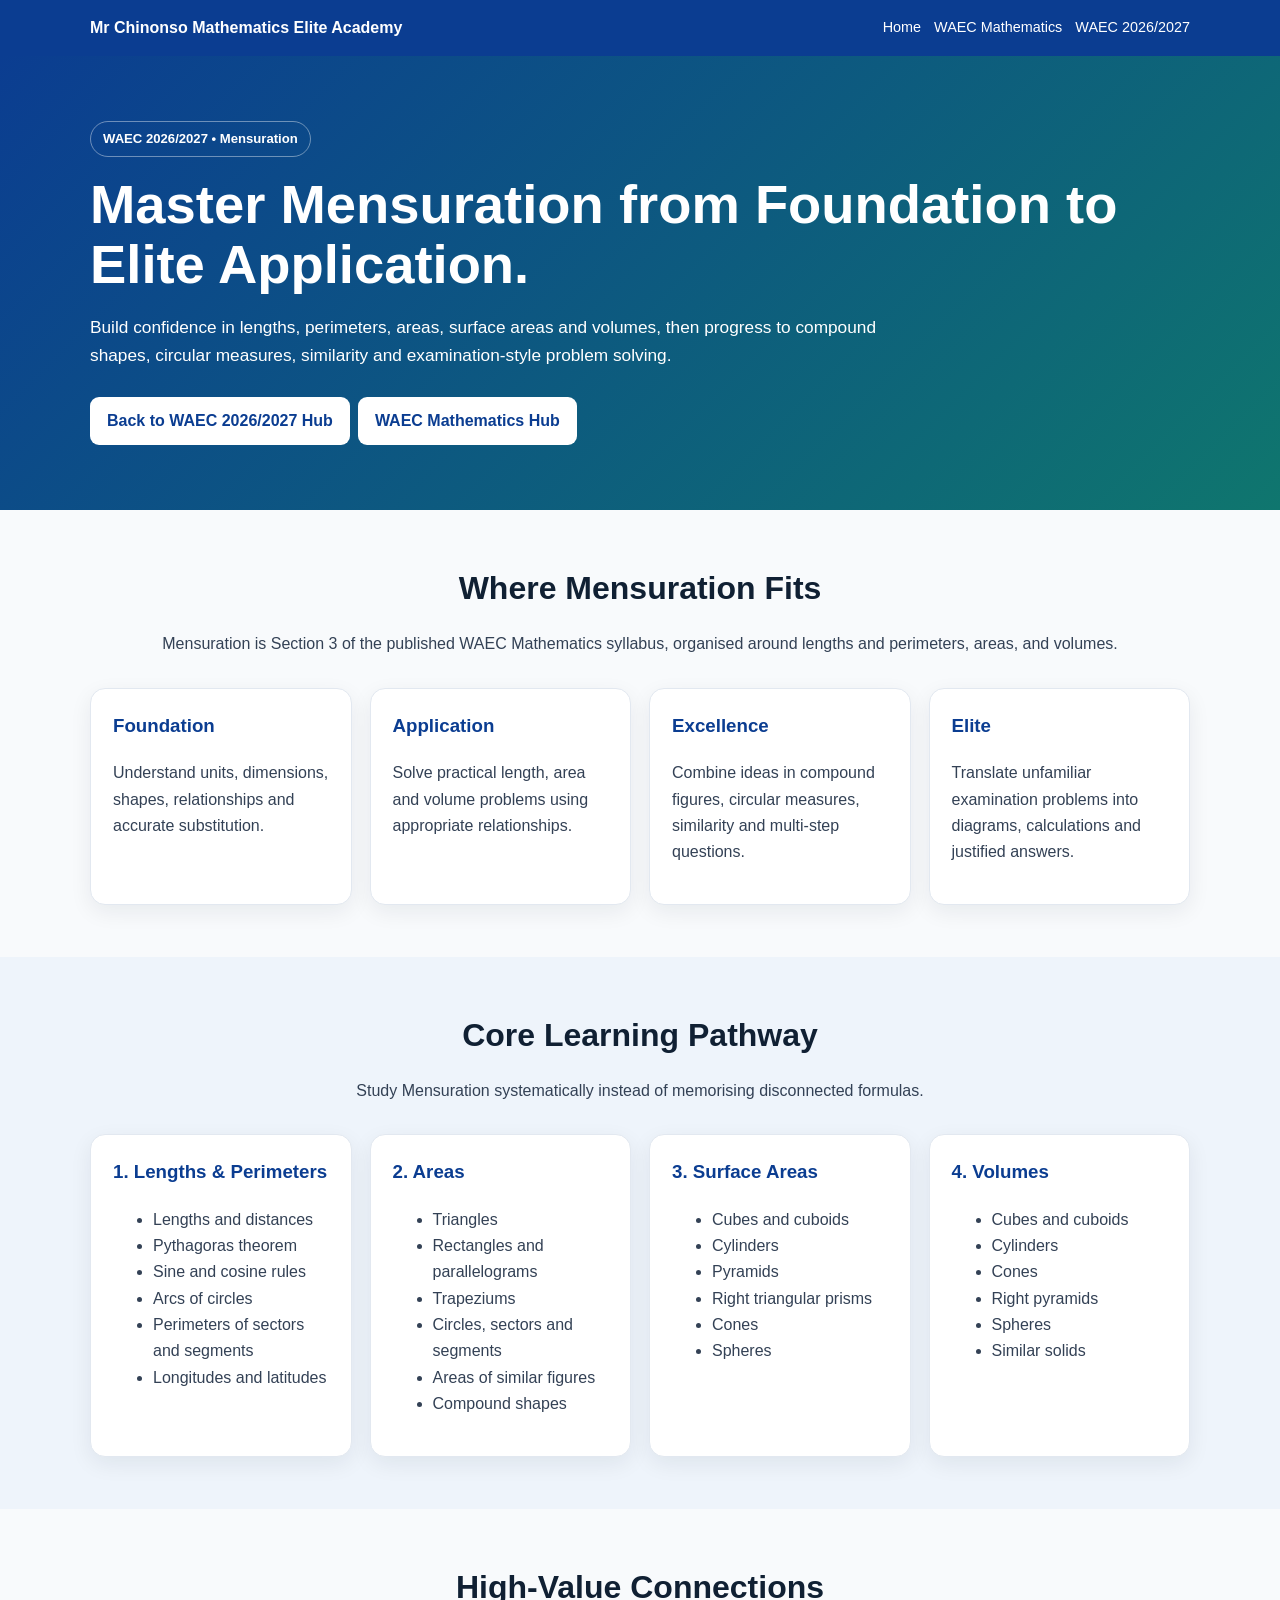
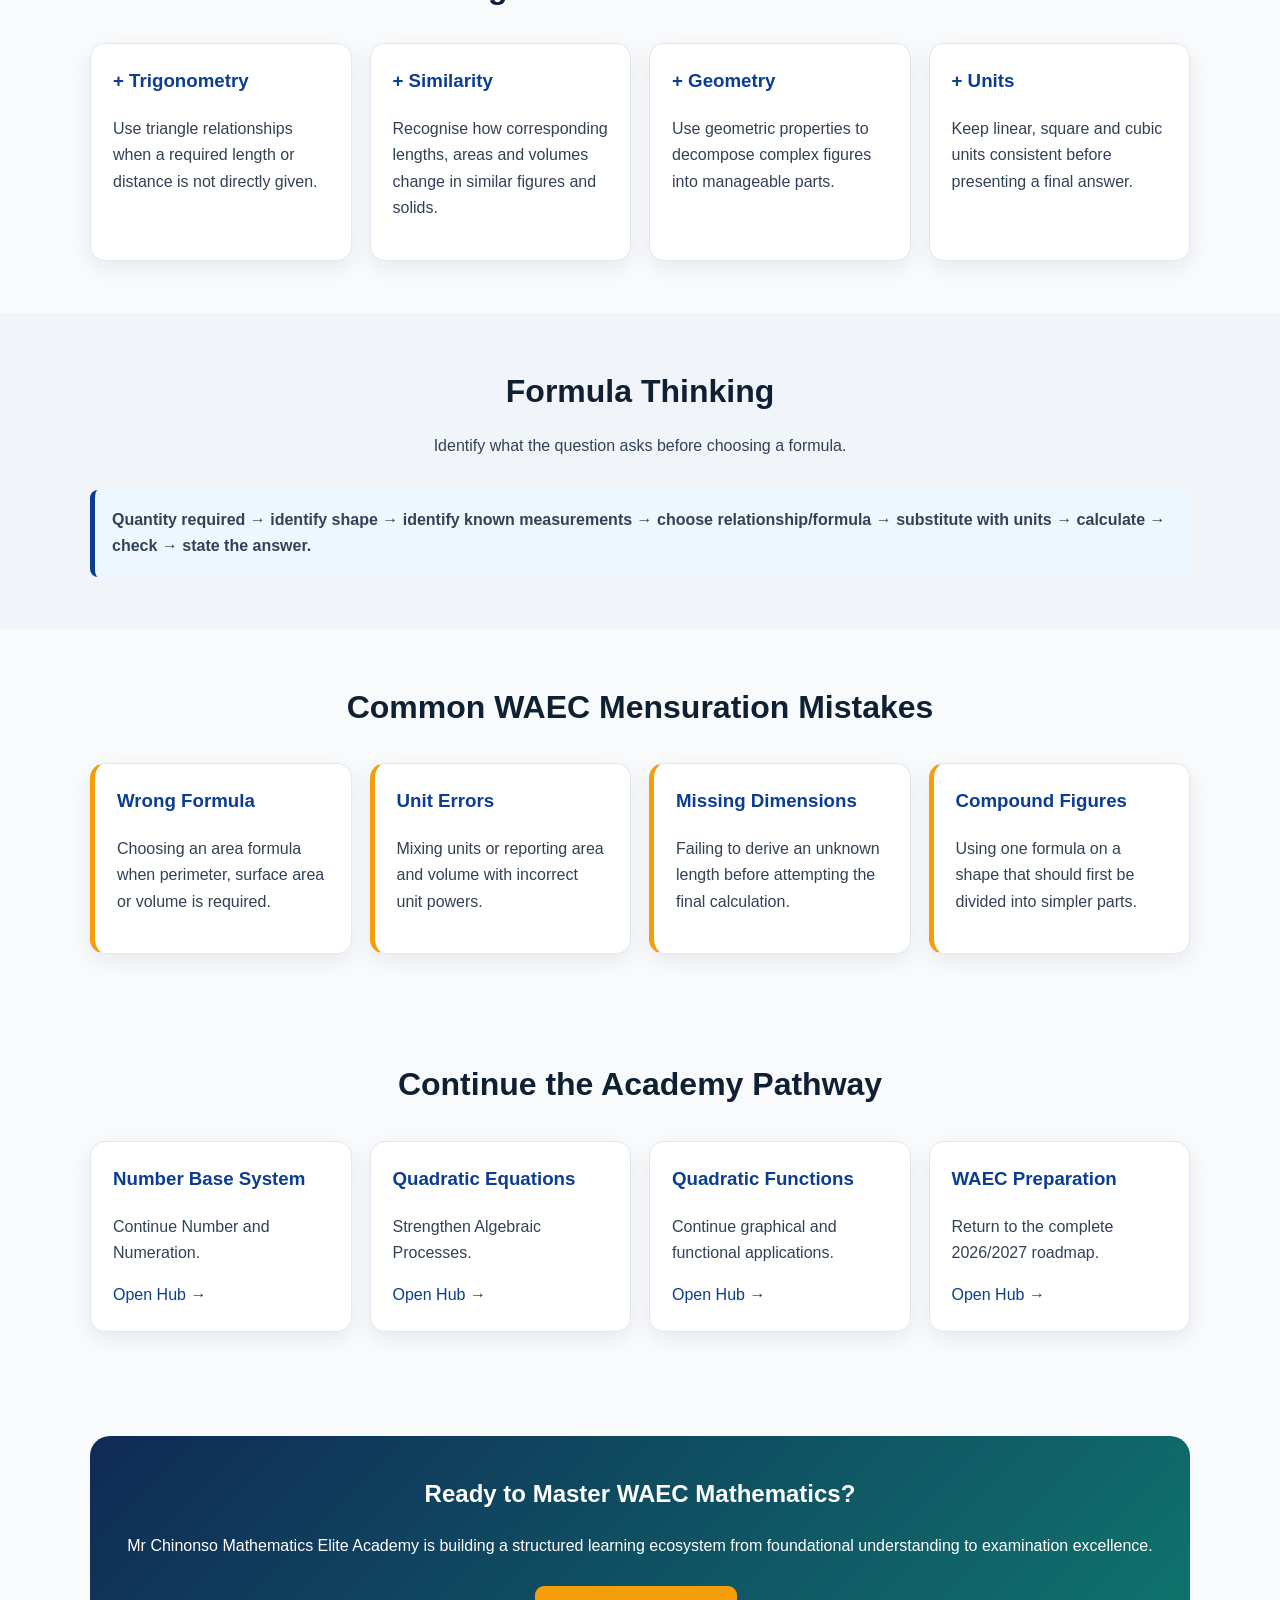
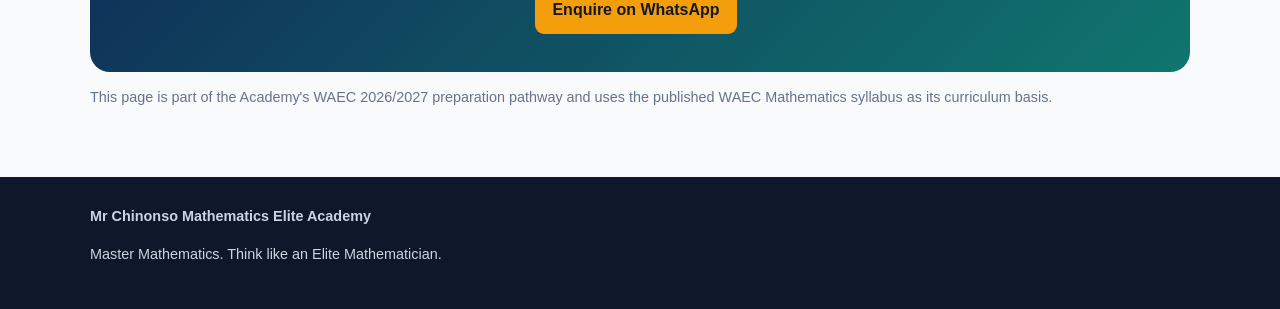
==== mensuration.html @ c7c1e3d6 "Add files via upload Add WAEC Mensuration Hub" ====
<!doctype html>
<html lang="en">
<head>
<meta charset="utf-8">
<meta name="viewport" content="width=device-width,initial-scale=1">
<title>WAEC Mensuration Mastery | Mr Chinonso Mathematics Elite Academy</title>
<meta name="description" content="Master WAEC Mensuration: lengths, perimeters, areas, surface areas, volumes, similar figures, solids and examination problem solving.">
<meta name="robots" content="index,follow">
<link rel="canonical" href="https://mrchinonsomathsacademy.com/mensuration.html">
<meta property="og:title" content="WAEC Mensuration Mastery | Mr Chinonso Mathematics Elite Academy">
<meta property="og:description" content="A structured WAEC Mensuration learning hub from foundation to examination application.">
<style>
*{box-sizing:border-box}body{margin:0;font-family:Arial,sans-serif;line-height:1.65;color:#334155;background:#f8fafc}a{color:#0b3d91;text-decoration:none}.wrap{width:min(1100px,92%);margin:auto}header{background:#0b3d91;color:white;padding:15px 0}nav{display:flex;justify-content:space-between;align-items:center;gap:15px;flex-wrap:wrap}.brand{font-weight:800;color:white}.links{display:flex;gap:13px;flex-wrap:wrap}.links a{color:white;font-size:.9rem}.hero{background:linear-gradient(135deg,#0b3d91,#0f766e);color:white;padding:65px 0}.tag{display:inline-block;border:1px solid #ffffff66;border-radius:999px;padding:6px 12px;font-size:.82rem;font-weight:700}h1{font-size:clamp(2rem,5vw,3.4rem);line-height:1.1;margin:18px 0}.hero p{max-width:800px;font-size:1.08rem}.btn{display:inline-block;background:white;color:#0b3d91;padding:11px 17px;border-radius:9px;font-weight:700;margin:10px 8px 0 0}section{padding:52px 0}.title{text-align:center;margin-bottom:30px}.title h2{color:#102033;font-size:2rem;margin:0 0 8px}.grid{display:grid;grid-template-columns:repeat(auto-fit,minmax(220px,1fr));gap:18px}.card{background:white;border:1px solid #e2e8f0;border-radius:15px;padding:22px;box-shadow:0 7px 22px #0f172a12}.card h3{margin-top:0;color:#0b3d91}.num{font-weight:800;color:#0b3d91}.formula{background:#eef6ff;border-left:5px solid #0b3d91;padding:17px;border-radius:8px;font-weight:700}.mistake{border-left:5px solid #f59e0b}.cta{background:linear-gradient(135deg,#102a56,#0f766e);color:white;text-align:center;border-radius:20px;padding:38px 24px}.cta h2{margin-top:0}.cta a{background:#f59e0b;color:#111827}.small{font-size:.9rem;color:#64748b}footer{background:#0f172a;color:#cbd5e1;padding:28px 0;font-size:.9rem}footer a{color:#bfdbfe}
</style>
<script type="application/ld+json">{"@context":"https://schema.org","@type":"WebPage","name":"WAEC Mensuration Mastery","url":"https://mrchinonsomathsacademy.com/mensuration.html","isPartOf":{"@type":"WebSite","name":"Mr Chinonso Mathematics Elite Academy","url":"https://mrchinonsomathsacademy.com/"}}</script>
</head>
<body>
<header><div class="wrap"><nav><a class="brand" href="index.html">Mr Chinonso Mathematics Elite Academy</a><div class="links"><a href="index.html">Home</a><a href="waec-mathematics.html">WAEC Mathematics</a><a href="waec-2026-2027-mathematics.html">WAEC 2026/2027</a></div></nav></div></header>
<main>
<section class="hero"><div class="wrap"><span class="tag">WAEC 2026/2027 • Mensuration</span><h1>Master Mensuration from Foundation to Elite Application.</h1><p>Build confidence in lengths, perimeters, areas, surface areas and volumes, then progress to compound shapes, circular measures, similarity and examination-style problem solving.</p><a class="btn" href="waec-2026-2027-mathematics.html">Back to WAEC 2026/2027 Hub</a><a class="btn" href="waec-mathematics.html">WAEC Mathematics Hub</a></div></section>
<section><div class="wrap"><div class="title"><h2>Where Mensuration Fits</h2><p>Mensuration is Section 3 of the published WAEC Mathematics syllabus, organised around lengths and perimeters, areas, and volumes.</p></div><div class="grid"><div class="card"><h3>Foundation</h3><p>Understand units, dimensions, shapes, relationships and accurate substitution.</p></div><div class="card"><h3>Application</h3><p>Solve practical length, area and volume problems using appropriate relationships.</p></div><div class="card"><h3>Excellence</h3><p>Combine ideas in compound figures, circular measures, similarity and multi-step questions.</p></div><div class="card"><h3>Elite</h3><p>Translate unfamiliar examination problems into diagrams, calculations and justified answers.</p></div></div></div></section>
<section style="background:#eef4fb"><div class="wrap"><div class="title"><h2>Core Learning Pathway</h2><p>Study Mensuration systematically instead of memorising disconnected formulas.</p></div><div class="grid">
<div class="card"><h3>1. Lengths &amp; Perimeters</h3><ul><li>Lengths and distances</li><li>Pythagoras theorem</li><li>Sine and cosine rules</li><li>Arcs of circles</li><li>Perimeters of sectors and segments</li><li>Longitudes and latitudes</li></ul></div>
<div class="card"><h3>2. Areas</h3><ul><li>Triangles</li><li>Rectangles and parallelograms</li><li>Trapeziums</li><li>Circles, sectors and segments</li><li>Areas of similar figures</li><li>Compound shapes</li></ul></div>
<div class="card"><h3>3. Surface Areas</h3><ul><li>Cubes and cuboids</li><li>Cylinders</li><li>Pyramids</li><li>Right triangular prisms</li><li>Cones</li><li>Spheres</li></ul></div>
<div class="card"><h3>4. Volumes</h3><ul><li>Cubes and cuboids</li><li>Cylinders</li><li>Cones</li><li>Right pyramids</li><li>Spheres</li><li>Similar solids</li></ul></div>
</div></div></section>
<section><div class="wrap"><div class="title"><h2>High-Value Connections</h2></div><div class="grid"><div class="card"><h3>+ Trigonometry</h3><p>Use triangle relationships when a required length or distance is not directly given.</p></div><div class="card"><h3>+ Similarity</h3><p>Recognise how corresponding lengths, areas and volumes change in similar figures and solids.</p></div><div class="card"><h3>+ Geometry</h3><p>Use geometric properties to decompose complex figures into manageable parts.</p></div><div class="card"><h3>+ Units</h3><p>Keep linear, square and cubic units consistent before presenting a final answer.</p></div></div></div></section>
<section style="background:#f1f5f9"><div class="wrap"><div class="title"><h2>Formula Thinking</h2><p>Identify what the question asks before choosing a formula.</p></div><div class="formula">Quantity required → identify shape → identify known measurements → choose relationship/formula → substitute with units → calculate → check → state the answer.</div></div></section>
<section><div class="wrap"><div class="title"><h2>Common WAEC Mensuration Mistakes</h2></div><div class="grid"><div class="card mistake"><h3>Wrong Formula</h3><p>Choosing an area formula when perimeter, surface area or volume is required.</p></div><div class="card mistake"><h3>Unit Errors</h3><p>Mixing units or reporting area and volume with incorrect unit powers.</p></div><div class="card mistake"><h3>Missing Dimensions</h3><p>Failing to derive an unknown length before attempting the final calculation.</p></div><div class="card mistake"><h3>Compound Figures</h3><p>Using one formula on a shape that should first be divided into simpler parts.</p></div></div></div></section>
<section><div class="wrap"><div class="title"><h2>Continue the Academy Pathway</h2></div><div class="grid"><div class="card"><h3>Number Base System</h3><p>Continue Number and Numeration.</p><a href="number-base-system.html">Open Hub →</a></div><div class="card"><h3>Quadratic Equations</h3><p>Strengthen Algebraic Processes.</p><a href="quadratic-equations.html">Open Hub →</a></div><div class="card"><h3>Quadratic Functions</h3><p>Continue graphical and functional applications.</p><a href="quadratic-functions.html">Open Hub →</a></div><div class="card"><h3>WAEC Preparation</h3><p>Return to the complete 2026/2027 roadmap.</p><a href="waec-2026-2027-mathematics.html">Open Hub →</a></div></div></div></section>
<section><div class="wrap"><div class="cta"><h2>Ready to Master WAEC Mathematics?</h2><p>Mr Chinonso Mathematics Elite Academy is building a structured learning ecosystem from foundational understanding to examination excellence.</p><a class="btn" href="https://wa.me/2348063357348">Enquire on WhatsApp</a></div><p class="small">This page is part of the Academy's WAEC 2026/2027 preparation pathway and uses the published WAEC Mathematics syllabus as its curriculum basis.</p></div></section>
</main>
<footer><div class="wrap"><strong>Mr Chinonso Mathematics Elite Academy</strong><p>Master Mathematics. Think like an Elite Mathematician.</p></div></footer>
</body>
</html>
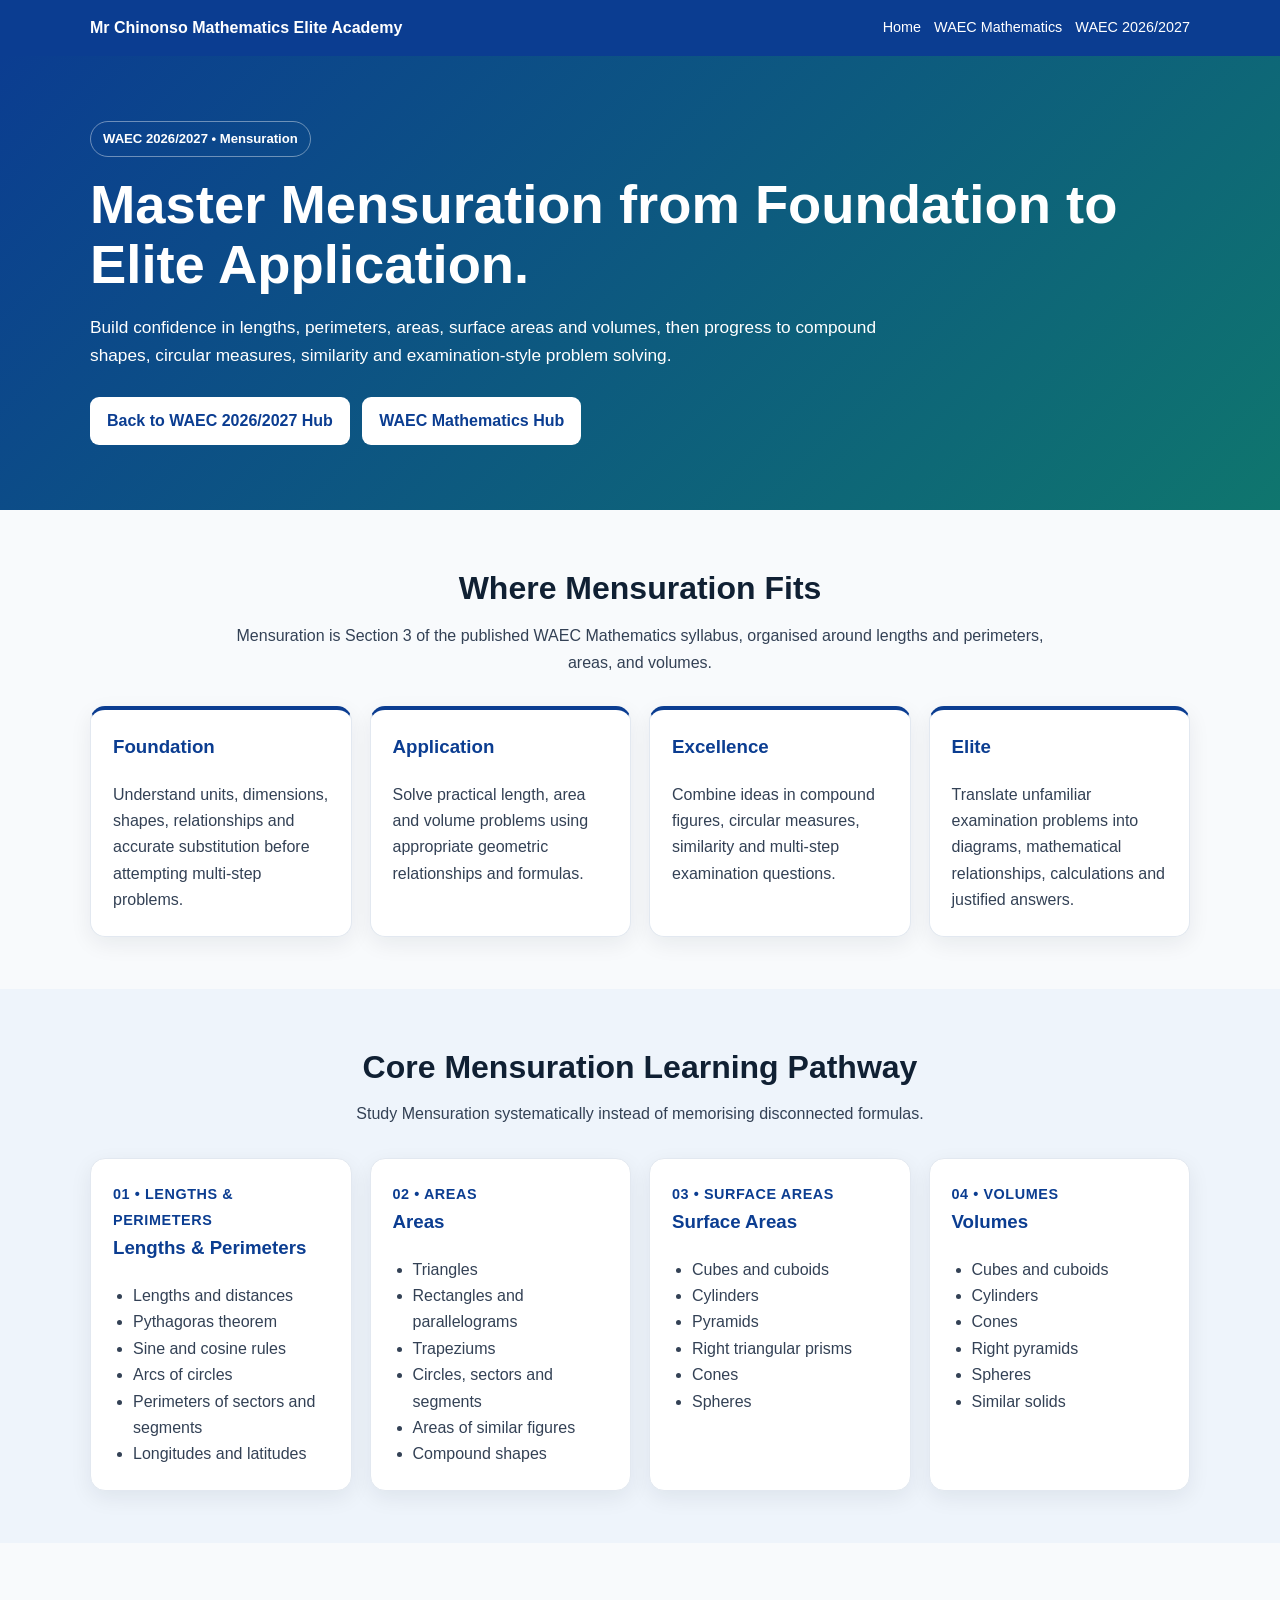
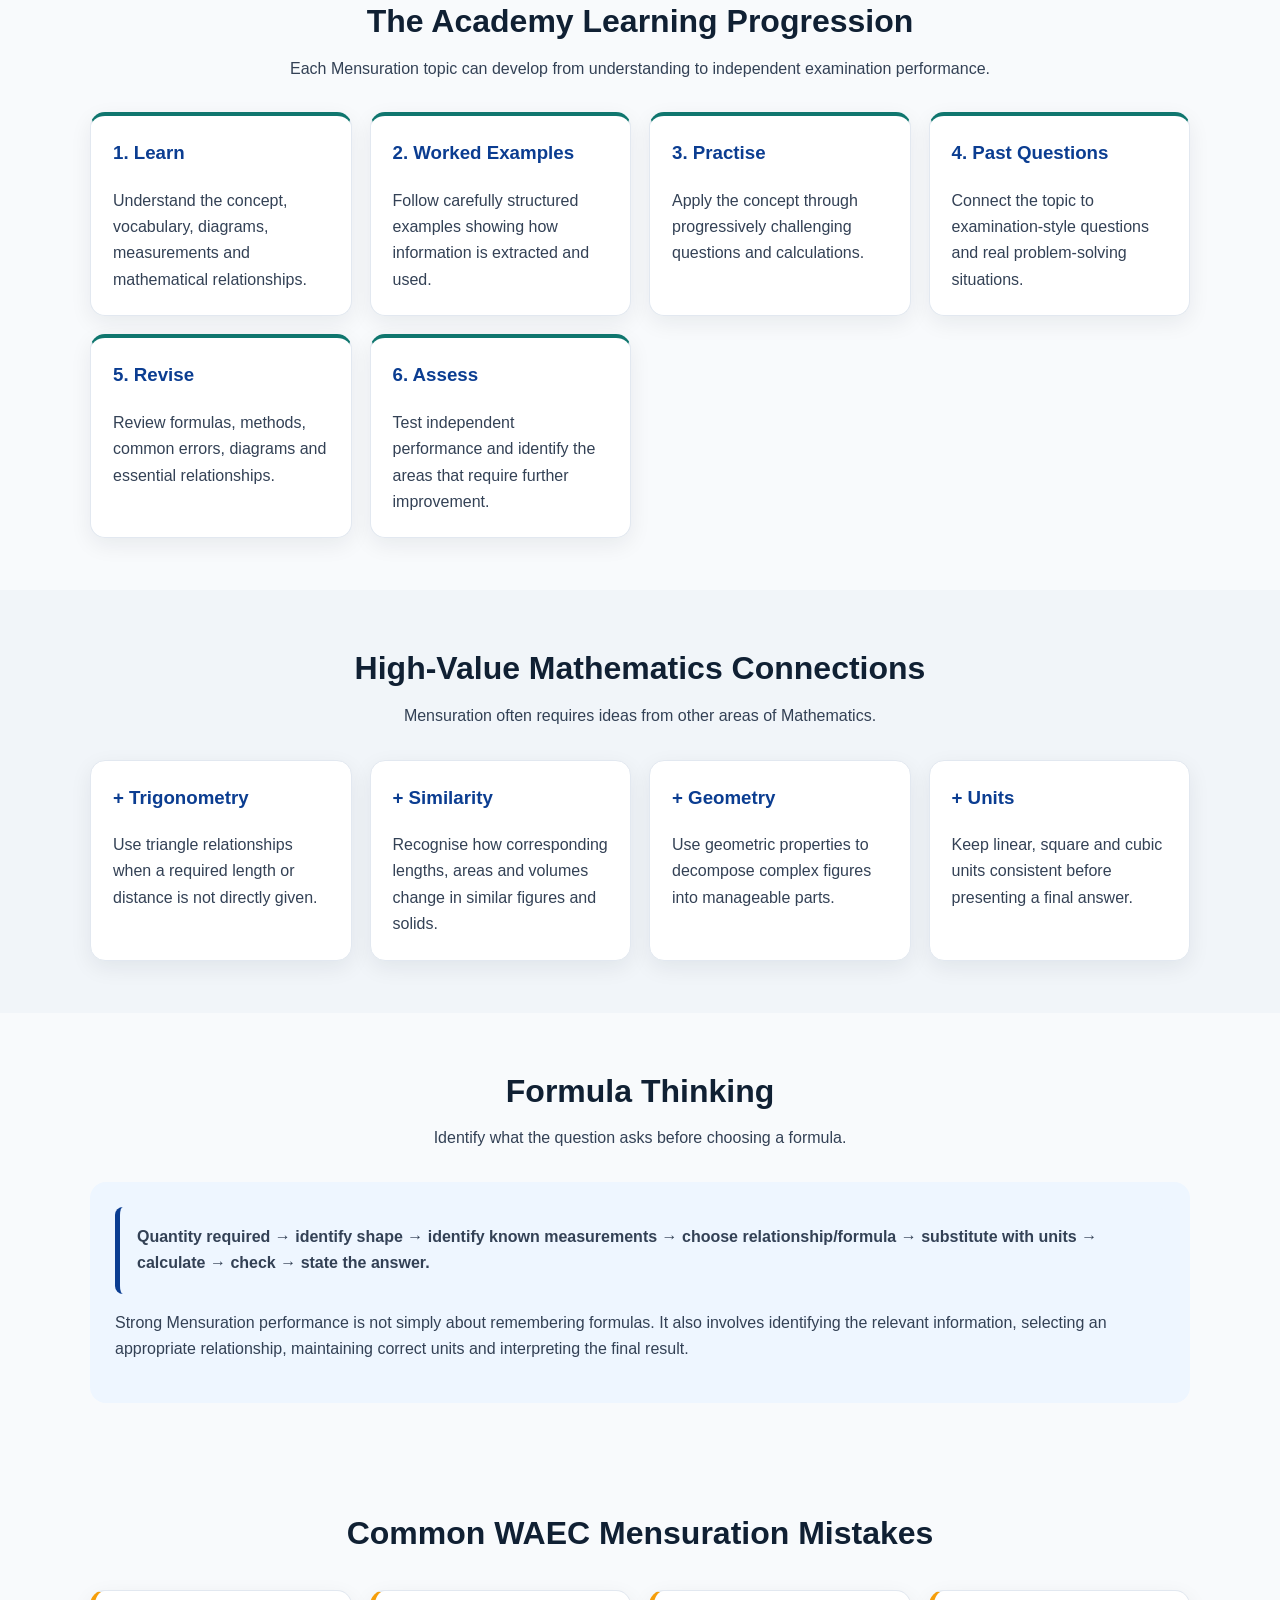
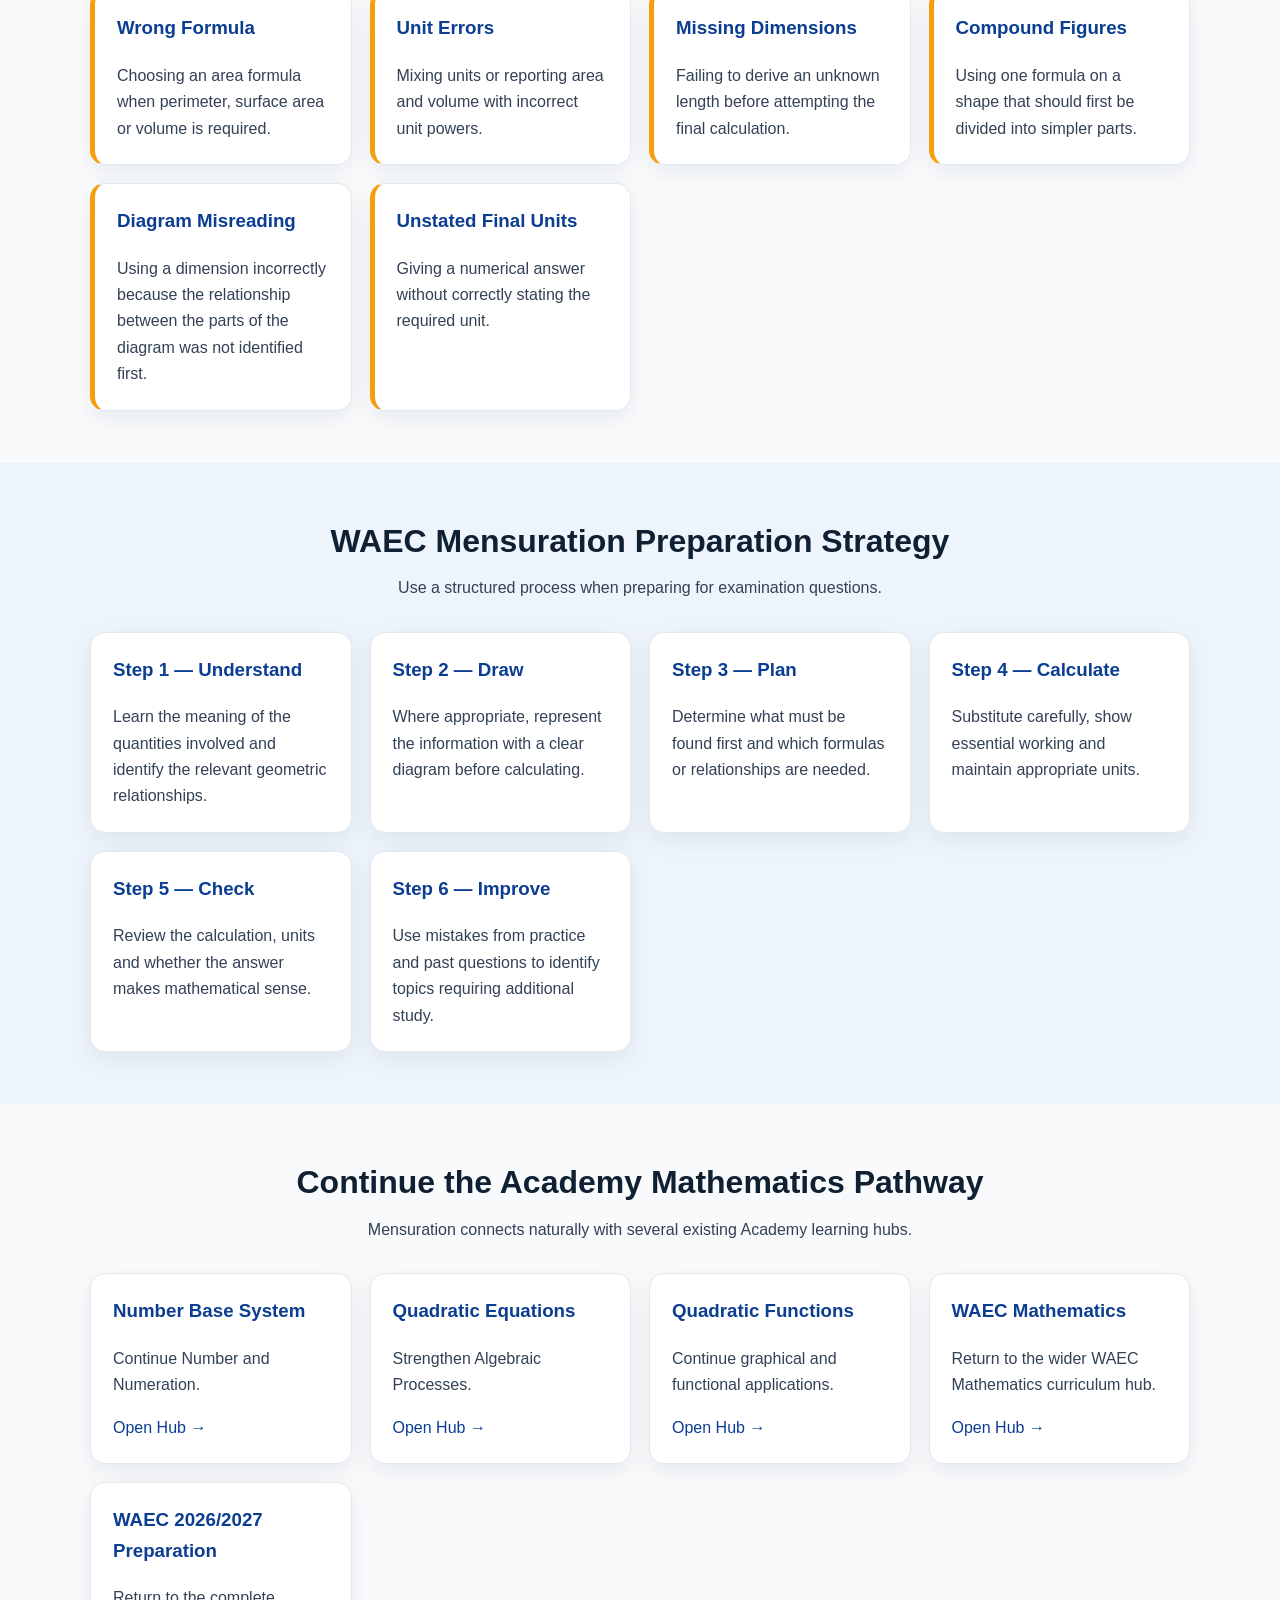
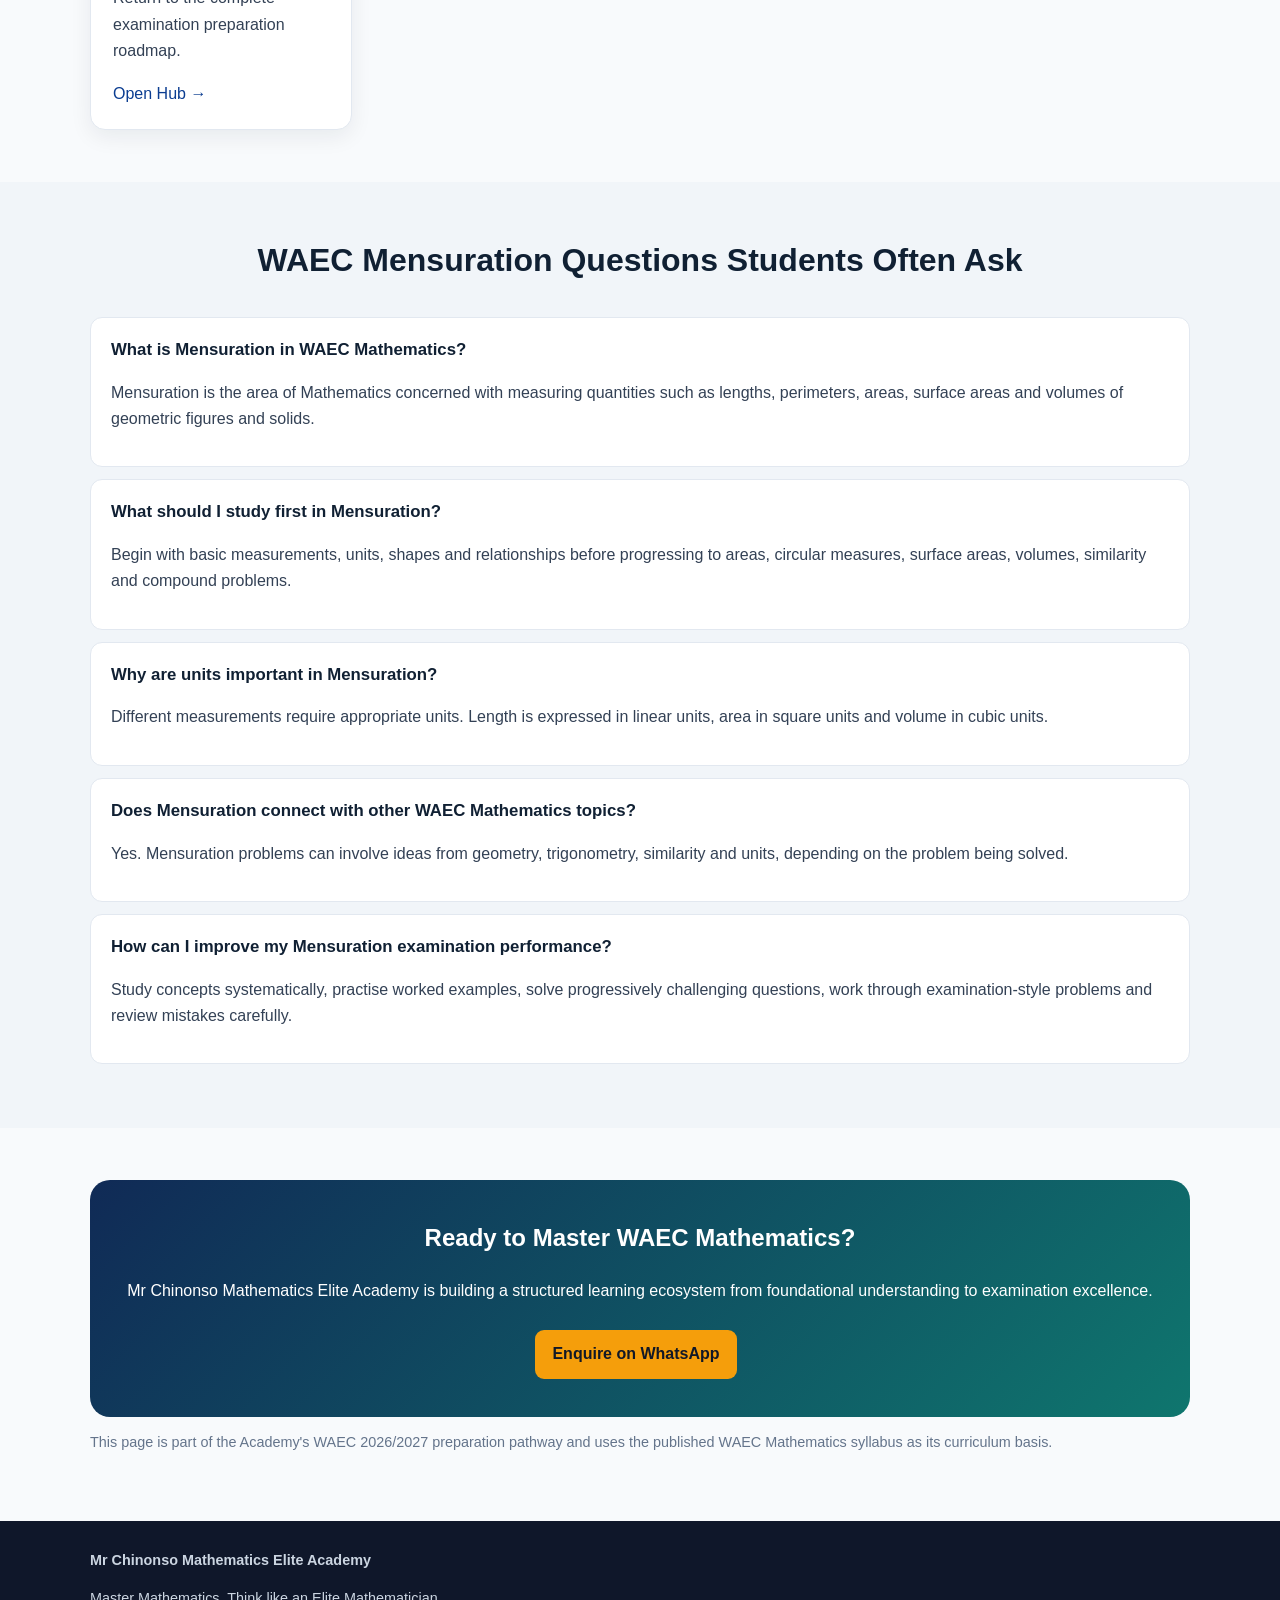
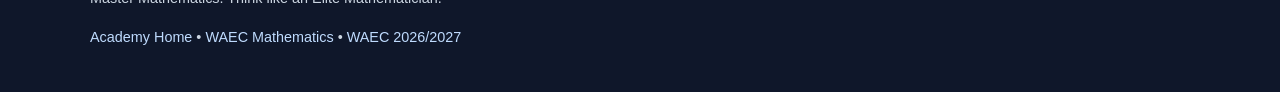
==== commit 10d7b17b: "Upgrade Mensuration learning hub" ====
--- a/mensuration.html
+++ b/mensuration.html
@@ -3,34 +3,1263 @@
 <head>
 <meta charset="utf-8">
 <meta name="viewport" content="width=device-width,initial-scale=1">
+
 <title>WAEC Mensuration Mastery | Mr Chinonso Mathematics Elite Academy</title>
-<meta name="description" content="Master WAEC Mensuration: lengths, perimeters, areas, surface areas, volumes, similar figures, solids and examination problem solving.">
+
+<meta name="description" content="Master WAEC Mensuration from foundation to examination application: lengths, perimeters, areas, surface areas, volumes, circles, similarity, solids, units and problem solving.">
+
 <meta name="robots" content="index,follow">
+
 <link rel="canonical" href="https://mrchinonsomathsacademy.com/mensuration.html">
+
 <meta property="og:title" content="WAEC Mensuration Mastery | Mr Chinonso Mathematics Elite Academy">
-<meta property="og:description" content="A structured WAEC Mensuration learning hub from foundation to examination application.">
+<meta property="og:description" content="A structured WAEC Mensuration learning hub covering lengths, perimeters, areas, surface areas, volumes, similarity, circular measures and examination problem solving.">
+<meta property="og:type" content="website">
+<meta property="og:url" content="https://mrchinonsomathsacademy.com/mensuration.html">
+
 <style>
-*{box-sizing:border-box}body{margin:0;font-family:Arial,sans-serif;line-height:1.65;color:#334155;background:#f8fafc}a{color:#0b3d91;text-decoration:none}.wrap{width:min(1100px,92%);margin:auto}header{background:#0b3d91;color:white;padding:15px 0}nav{display:flex;justify-content:space-between;align-items:center;gap:15px;flex-wrap:wrap}.brand{font-weight:800;color:white}.links{display:flex;gap:13px;flex-wrap:wrap}.links a{color:white;font-size:.9rem}.hero{background:linear-gradient(135deg,#0b3d91,#0f766e);color:white;padding:65px 0}.tag{display:inline-block;border:1px solid #ffffff66;border-radius:999px;padding:6px 12px;font-size:.82rem;font-weight:700}h1{font-size:clamp(2rem,5vw,3.4rem);line-height:1.1;margin:18px 0}.hero p{max-width:800px;font-size:1.08rem}.btn{display:inline-block;background:white;color:#0b3d91;padding:11px 17px;border-radius:9px;font-weight:700;margin:10px 8px 0 0}section{padding:52px 0}.title{text-align:center;margin-bottom:30px}.title h2{color:#102033;font-size:2rem;margin:0 0 8px}.grid{display:grid;grid-template-columns:repeat(auto-fit,minmax(220px,1fr));gap:18px}.card{background:white;border:1px solid #e2e8f0;border-radius:15px;padding:22px;box-shadow:0 7px 22px #0f172a12}.card h3{margin-top:0;color:#0b3d91}.num{font-weight:800;color:#0b3d91}.formula{background:#eef6ff;border-left:5px solid #0b3d91;padding:17px;border-radius:8px;font-weight:700}.mistake{border-left:5px solid #f59e0b}.cta{background:linear-gradient(135deg,#102a56,#0f766e);color:white;text-align:center;border-radius:20px;padding:38px 24px}.cta h2{margin-top:0}.cta a{background:#f59e0b;color:#111827}.small{font-size:.9rem;color:#64748b}footer{background:#0f172a;color:#cbd5e1;padding:28px 0;font-size:.9rem}footer a{color:#bfdbfe}
+*{box-sizing:border-box}
+
+html{scroll-behavior:smooth}
+
+body{
+margin:0;
+font-family:Arial,sans-serif;
+line-height:1.65;
+color:#334155;
+background:#f8fafc
+}
+
+a{
+color:#0b3d91;
+text-decoration:none
+}
+
+a:hover{
+text-decoration:underline
+}
+
+.wrap{
+width:min(1100px,92%);
+margin:auto
+}
+
+header{
+background:#0b3d91;
+color:white;
+padding:15px 0;
+position:relative
+}
+
+nav{
+display:flex;
+justify-content:space-between;
+align-items:center;
+gap:15px;
+flex-wrap:wrap
+}
+
+.brand{
+font-weight:800;
+color:white
+}
+
+.links{
+display:flex;
+gap:13px;
+flex-wrap:wrap
+}
+
+.links a{
+color:white;
+font-size:.9rem
+}
+
+.hero{
+background:linear-gradient(135deg,#0b3d91,#0f766e);
+color:white;
+padding:65px 0
+}
+
+.tag{
+display:inline-block;
+border:1px solid #ffffff66;
+border-radius:999px;
+padding:6px 12px;
+font-size:.82rem;
+font-weight:700
+}
+
+h1{
+font-size:clamp(2rem,5vw,3.4rem);
+line-height:1.1;
+margin:18px 0
+}
+
+.hero p{
+max-width:820px;
+font-size:1.08rem
+}
+
+.btn{
+display:inline-block;
+background:white;
+color:#0b3d91;
+padding:11px 17px;
+border-radius:9px;
+font-weight:700;
+margin:10px 8px 0 0
+}
+
+.btn:hover{
+text-decoration:none;
+opacity:.92
+}
+
+section{
+padding:52px 0
+}
+
+.title{
+text-align:center;
+margin-bottom:30px
+}
+
+.title h2{
+color:#102033;
+font-size:2rem;
+margin:0 0 8px
+}
+
+.title p{
+max-width:820px;
+margin:0 auto
+}
+
+.grid{
+display:grid;
+grid-template-columns:repeat(auto-fit,minmax(220px,1fr));
+gap:18px
+}
+
+.card{
+background:white;
+border:1px solid #e2e8f0;
+border-radius:15px;
+padding:22px;
+box-shadow:0 7px 22px #0f172a12
+}
+
+.card h3{
+margin-top:0;
+color:#0b3d91
+}
+
+.card p:last-child{
+margin-bottom:0
+}
+
+.card ul{
+padding-left:20px;
+margin-bottom:0
+}
+
+.num{
+font-weight:800;
+color:#0b3d91;
+font-size:.9rem;
+letter-spacing:.04em
+}
+
+.formula{
+background:#eef6ff;
+border-left:5px solid #0b3d91;
+padding:17px;
+border-radius:8px;
+font-weight:700
+}
+
+.mistake{
+border-left:5px solid #f59e0b
+}
+
+.path{
+border-top:4px solid #0b3d91
+}
+
+.resource{
+border-top:4px solid #0f766e
+}
+
+.faq{
+background:#fff;
+border:1px solid #e2e8f0;
+border-radius:12px;
+padding:18px 20px;
+margin-bottom:12px
+}
+
+.faq h3{
+margin:0 0 7px;
+color:#102033;
+font-size:1.05rem
+}
+
+.highlight{
+background:#eef6ff;
+border-radius:16px;
+padding:25px
+}
+
+.cta{
+background:linear-gradient(135deg,#102a56,#0f766e);
+color:white;
+text-align:center;
+border-radius:20px;
+padding:38px 24px
+}
+
+.cta h2{
+margin-top:0
+}
+
+.cta a{
+background:#f59e0b;
+color:#111827
+}
+
+.small{
+font-size:.9rem;
+color:#64748b
+}
+
+footer{
+background:#0f172a;
+color:#cbd5e1;
+padding:28px 0;
+font-size:.9rem
+}
+
+footer a{
+color:#bfdbfe
+}
+
+@media(max-width:650px){
+nav{
+align-items:flex-start
+}
+
+.links{
+gap:9px
+}
+
+.hero{
+padding:48px 0
+}
+
+section{
+padding:42px 0
+}
+
+.title h2{
+font-size:1.65rem
+}
+
+.card{
+padding:19px
+}
+}
 </style>
-<script type="application/ld+json">{"@context":"https://schema.org","@type":"WebPage","name":"WAEC Mensuration Mastery","url":"https://mrchinonsomathsacademy.com/mensuration.html","isPartOf":{"@type":"WebSite","name":"Mr Chinonso Mathematics Elite Academy","url":"https://mrchinonsomathsacademy.com/"}}</script>
+
+<script type="application/ld+json">
+{
+  "@context":"https://schema.org",
+  "@type":"WebPage",
+  "@id":"https://mrchinonsomathsacademy.com/mensuration.html#webpage",
+  "name":"WAEC Mensuration Mastery",
+  "url":"https://mrchinonsomathsacademy.com/mensuration.html",
+  "description":"A structured WAEC Mensuration learning hub covering lengths, perimeters, areas, surface areas, volumes, circular measures, similarity and examination problem solving.",
+  "isPartOf":{
+    "@type":"WebSite",
+    "name":"Mr Chinonso Mathematics Elite Academy",
+    "url":"https://mrchinonsomathsacademy.com/"
+  },
+  "about":{
+    "@type":"Thing",
+    "name":"Mensuration"
+  }
+}
+</script>
+
+<script type="application/ld+json">
+{
+  "@context":"https://schema.org",
+  "@type":"BreadcrumbList",
+  "itemListElement":[
+    {
+      "@type":"ListItem",
+      "position":1,
+      "name":"Academy Home",
+      "item":"https://mrchinonsomathsacademy.com/"
+    },
+    {
+      "@type":"ListItem",
+      "position":2,
+      "name":"WAEC Mathematics",
+      "item":"https://mrchinonsomathsacademy.com/waec-mathematics.html"
+    },
+    {
+      "@type":"ListItem",
+      "position":3,
+      "name":"Mensuration",
+      "item":"https://mrchinonsomathsacademy.com/mensuration.html"
+    }
+  ]
+}
+</script>
+
 </head>
+
 <body>
-<header><div class="wrap"><nav><a class="brand" href="index.html">Mr Chinonso Mathematics Elite Academy</a><div class="links"><a href="index.html">Home</a><a href="waec-mathematics.html">WAEC Mathematics</a><a href="waec-2026-2027-mathematics.html">WAEC 2026/2027</a></div></nav></div></header>
+
+<header>
+<div class="wrap">
+<nav>
+
+<a class="brand" href="index.html">
+Mr Chinonso Mathematics Elite Academy
+</a>
+
+<div class="links">
+<a href="index.html">Home</a>
+<a href="waec-mathematics.html">WAEC Mathematics</a>
+<a href="waec-2026-2027-mathematics.html">WAEC 2026/2027</a>
+</div>
+
+</nav>
+</div>
+</header>
+
+
 <main>
-<section class="hero"><div class="wrap"><span class="tag">WAEC 2026/2027 • Mensuration</span><h1>Master Mensuration from Foundation to Elite Application.</h1><p>Build confidence in lengths, perimeters, areas, surface areas and volumes, then progress to compound shapes, circular measures, similarity and examination-style problem solving.</p><a class="btn" href="waec-2026-2027-mathematics.html">Back to WAEC 2026/2027 Hub</a><a class="btn" href="waec-mathematics.html">WAEC Mathematics Hub</a></div></section>
-<section><div class="wrap"><div class="title"><h2>Where Mensuration Fits</h2><p>Mensuration is Section 3 of the published WAEC Mathematics syllabus, organised around lengths and perimeters, areas, and volumes.</p></div><div class="grid"><div class="card"><h3>Foundation</h3><p>Understand units, dimensions, shapes, relationships and accurate substitution.</p></div><div class="card"><h3>Application</h3><p>Solve practical length, area and volume problems using appropriate relationships.</p></div><div class="card"><h3>Excellence</h3><p>Combine ideas in compound figures, circular measures, similarity and multi-step questions.</p></div><div class="card"><h3>Elite</h3><p>Translate unfamiliar examination problems into diagrams, calculations and justified answers.</p></div></div></div></section>
-<section style="background:#eef4fb"><div class="wrap"><div class="title"><h2>Core Learning Pathway</h2><p>Study Mensuration systematically instead of memorising disconnected formulas.</p></div><div class="grid">
-<div class="card"><h3>1. Lengths &amp; Perimeters</h3><ul><li>Lengths and distances</li><li>Pythagoras theorem</li><li>Sine and cosine rules</li><li>Arcs of circles</li><li>Perimeters of sectors and segments</li><li>Longitudes and latitudes</li></ul></div>
-<div class="card"><h3>2. Areas</h3><ul><li>Triangles</li><li>Rectangles and parallelograms</li><li>Trapeziums</li><li>Circles, sectors and segments</li><li>Areas of similar figures</li><li>Compound shapes</li></ul></div>
-<div class="card"><h3>3. Surface Areas</h3><ul><li>Cubes and cuboids</li><li>Cylinders</li><li>Pyramids</li><li>Right triangular prisms</li><li>Cones</li><li>Spheres</li></ul></div>
-<div class="card"><h3>4. Volumes</h3><ul><li>Cubes and cuboids</li><li>Cylinders</li><li>Cones</li><li>Right pyramids</li><li>Spheres</li><li>Similar solids</li></ul></div>
-</div></div></section>
-<section><div class="wrap"><div class="title"><h2>High-Value Connections</h2></div><div class="grid"><div class="card"><h3>+ Trigonometry</h3><p>Use triangle relationships when a required length or distance is not directly given.</p></div><div class="card"><h3>+ Similarity</h3><p>Recognise how corresponding lengths, areas and volumes change in similar figures and solids.</p></div><div class="card"><h3>+ Geometry</h3><p>Use geometric properties to decompose complex figures into manageable parts.</p></div><div class="card"><h3>+ Units</h3><p>Keep linear, square and cubic units consistent before presenting a final answer.</p></div></div></div></section>
-<section style="background:#f1f5f9"><div class="wrap"><div class="title"><h2>Formula Thinking</h2><p>Identify what the question asks before choosing a formula.</p></div><div class="formula">Quantity required → identify shape → identify known measurements → choose relationship/formula → substitute with units → calculate → check → state the answer.</div></div></section>
-<section><div class="wrap"><div class="title"><h2>Common WAEC Mensuration Mistakes</h2></div><div class="grid"><div class="card mistake"><h3>Wrong Formula</h3><p>Choosing an area formula when perimeter, surface area or volume is required.</p></div><div class="card mistake"><h3>Unit Errors</h3><p>Mixing units or reporting area and volume with incorrect unit powers.</p></div><div class="card mistake"><h3>Missing Dimensions</h3><p>Failing to derive an unknown length before attempting the final calculation.</p></div><div class="card mistake"><h3>Compound Figures</h3><p>Using one formula on a shape that should first be divided into simpler parts.</p></div></div></div></section>
-<section><div class="wrap"><div class="title"><h2>Continue the Academy Pathway</h2></div><div class="grid"><div class="card"><h3>Number Base System</h3><p>Continue Number and Numeration.</p><a href="number-base-system.html">Open Hub →</a></div><div class="card"><h3>Quadratic Equations</h3><p>Strengthen Algebraic Processes.</p><a href="quadratic-equations.html">Open Hub →</a></div><div class="card"><h3>Quadratic Functions</h3><p>Continue graphical and functional applications.</p><a href="quadratic-functions.html">Open Hub →</a></div><div class="card"><h3>WAEC Preparation</h3><p>Return to the complete 2026/2027 roadmap.</p><a href="waec-2026-2027-mathematics.html">Open Hub →</a></div></div></div></section>
-<section><div class="wrap"><div class="cta"><h2>Ready to Master WAEC Mathematics?</h2><p>Mr Chinonso Mathematics Elite Academy is building a structured learning ecosystem from foundational understanding to examination excellence.</p><a class="btn" href="https://wa.me/2348063357348">Enquire on WhatsApp</a></div><p class="small">This page is part of the Academy's WAEC 2026/2027 preparation pathway and uses the published WAEC Mathematics syllabus as its curriculum basis.</p></div></section>
+
+<!-- HERO -->
+
+<section class="hero">
+
+<div class="wrap">
+
+<span class="tag">
+WAEC 2026/2027 • Mensuration
+</span>
+
+<h1>
+Master Mensuration from Foundation to Elite Application.
+</h1>
+
+<p>
+Build confidence in lengths, perimeters, areas, surface areas and volumes, then progress to compound shapes, circular measures, similarity and examination-style problem solving.
+</p>
+
+<a class="btn" href="waec-2026-2027-mathematics.html">
+Back to WAEC 2026/2027 Hub
+</a>
+
+<a class="btn" href="waec-mathematics.html">
+WAEC Mathematics Hub
+</a>
+
+</div>
+
+</section>
+
+
+<!-- WHERE MENSURATION FITS -->
+
+<section>
+
+<div class="wrap">
+
+<div class="title">
+
+<h2>
+Where Mensuration Fits
+</h2>
+
+<p>
+Mensuration is Section 3 of the published WAEC Mathematics syllabus, organised around lengths and perimeters, areas, and volumes.
+</p>
+
+</div>
+
+
+<div class="grid">
+
+<div class="card path">
+
+<h3>
+Foundation
+</h3>
+
+<p>
+Understand units, dimensions, shapes, relationships and accurate substitution before attempting multi-step problems.
+</p>
+
+</div>
+
+
+<div class="card path">
+
+<h3>
+Application
+</h3>
+
+<p>
+Solve practical length, area and volume problems using appropriate geometric relationships and formulas.
+</p>
+
+</div>
+
+
+<div class="card path">
+
+<h3>
+Excellence
+</h3>
+
+<p>
+Combine ideas in compound figures, circular measures, similarity and multi-step examination questions.
+</p>
+
+</div>
+
+
+<div class="card path">
+
+<h3>
+Elite
+</h3>
+
+<p>
+Translate unfamiliar examination problems into diagrams, mathematical relationships, calculations and justified answers.
+</p>
+
+</div>
+
+</div>
+
+</div>
+
+</section>
+
+
+<!-- CORE LEARNING PATHWAY -->
+
+<section style="background:#eef4fb">
+
+<div class="wrap">
+
+<div class="title">
+
+<h2>
+Core Mensuration Learning Pathway
+</h2>
+
+<p>
+Study Mensuration systematically instead of memorising disconnected formulas.
+</p>
+
+</div>
+
+
+<div class="grid">
+
+
+<div class="card">
+
+<span class="num">
+01 • LENGTHS &amp; PERIMETERS
+</span>
+
+<h3>
+Lengths &amp; Perimeters
+</h3>
+
+<ul>
+<li>Lengths and distances</li>
+<li>Pythagoras theorem</li>
+<li>Sine and cosine rules</li>
+<li>Arcs of circles</li>
+<li>Perimeters of sectors and segments</li>
+<li>Longitudes and latitudes</li>
+</ul>
+
+</div>
+
+
+<div class="card">
+
+<span class="num">
+02 • AREAS
+</span>
+
+<h3>
+Areas
+</h3>
+
+<ul>
+<li>Triangles</li>
+<li>Rectangles and parallelograms</li>
+<li>Trapeziums</li>
+<li>Circles, sectors and segments</li>
+<li>Areas of similar figures</li>
+<li>Compound shapes</li>
+</ul>
+
+</div>
+
+
+<div class="card">
+
+<span class="num">
+03 • SURFACE AREAS
+</span>
+
+<h3>
+Surface Areas
+</h3>
+
+<ul>
+<li>Cubes and cuboids</li>
+<li>Cylinders</li>
+<li>Pyramids</li>
+<li>Right triangular prisms</li>
+<li>Cones</li>
+<li>Spheres</li>
+</ul>
+
+</div>
+
+
+<div class="card">
+
+<span class="num">
+04 • VOLUMES
+</span>
+
+<h3>
+Volumes
+</h3>
+
+<ul>
+<li>Cubes and cuboids</li>
+<li>Cylinders</li>
+<li>Cones</li>
+<li>Right pyramids</li>
+<li>Spheres</li>
+<li>Similar solids</li>
+</ul>
+
+</div>
+
+</div>
+
+</div>
+
+</section>
+
+
+<!-- LEARNING RESOURCE PROGRESSION -->
+
+<section>
+
+<div class="wrap">
+
+<div class="title">
+
+<h2>
+The Academy Learning Progression
+</h2>
+
+<p>
+Each Mensuration topic can develop from understanding to independent examination performance.
+</p>
+
+</div>
+
+
+<div class="grid">
+
+<div class="card resource">
+
+<h3>
+1. Learn
+</h3>
+
+<p>
+Understand the concept, vocabulary, diagrams, measurements and mathematical relationships.
+</p>
+
+</div>
+
+
+<div class="card resource">
+
+<h3>
+2. Worked Examples
+</h3>
+
+<p>
+Follow carefully structured examples showing how information is extracted and used.
+</p>
+
+</div>
+
+
+<div class="card resource">
+
+<h3>
+3. Practise
+</h3>
+
+<p>
+Apply the concept through progressively challenging questions and calculations.
+</p>
+
+</div>
+
+
+<div class="card resource">
+
+<h3>
+4. Past Questions
+</h3>
+
+<p>
+Connect the topic to examination-style questions and real problem-solving situations.
+</p>
+
+</div>
+
+
+<div class="card resource">
+
+<h3>
+5. Revise
+</h3>
+
+<p>
+Review formulas, methods, common errors, diagrams and essential relationships.
+</p>
+
+</div>
+
+
+<div class="card resource">
+
+<h3>
+6. Assess
+</h3>
+
+<p>
+Test independent performance and identify the areas that require further improvement.
+</p>
+
+</div>
+
+</div>
+
+</div>
+
+</section>
+
+
+<!-- HIGH VALUE CONNECTIONS -->
+
+<section style="background:#f1f5f9">
+
+<div class="wrap">
+
+<div class="title">
+
+<h2>
+High-Value Mathematics Connections
+</h2>
+
+<p>
+Mensuration often requires ideas from other areas of Mathematics.
+</p>
+
+</div>
+
+
+<div class="grid">
+
+
+<div class="card">
+
+<h3>
++ Trigonometry
+</h3>
+
+<p>
+Use triangle relationships when a required length or distance is not directly given.
+</p>
+
+</div>
+
+
+<div class="card">
+
+<h3>
++ Similarity
+</h3>
+
+<p>
+Recognise how corresponding lengths, areas and volumes change in similar figures and solids.
+</p>
+
+</div>
+
+
+<div class="card">
+
+<h3>
++ Geometry
+</h3>
+
+<p>
+Use geometric properties to decompose complex figures into manageable parts.
+</p>
+
+</div>
+
+
+<div class="card">
+
+<h3>
++ Units
+</h3>
+
+<p>
+Keep linear, square and cubic units consistent before presenting a final answer.
+</p>
+
+</div>
+
+</div>
+
+</div>
+
+</section>
+
+
+<!-- FORMULA THINKING -->
+
+<section>
+
+<div class="wrap">
+
+<div class="title">
+
+<h2>
+Formula Thinking
+</h2>
+
+<p>
+Identify what the question asks before choosing a formula.
+</p>
+
+</div>
+
+
+<div class="highlight">
+
+<div class="formula">
+
+Quantity required
+→ identify shape
+→ identify known measurements
+→ choose relationship/formula
+→ substitute with units
+→ calculate
+→ check
+→ state the answer.
+
+</div>
+
+<p>
+Strong Mensuration performance is not simply about remembering formulas. It also involves identifying the relevant information, selecting an appropriate relationship, maintaining correct units and interpreting the final result.
+</p>
+
+</div>
+
+</div>
+
+</section>
+
+
+<!-- COMMON MISTAKES -->
+
+<section>
+
+<div class="wrap">
+
+<div class="title">
+
+<h2>
+Common WAEC Mensuration Mistakes
+</h2>
+
+</div>
+
+
+<div class="grid">
+
+
+<div class="card mistake">
+
+<h3>
+Wrong Formula
+</h3>
+
+<p>
+Choosing an area formula when perimeter, surface area or volume is required.
+</p>
+
+</div>
+
+
+<div class="card mistake">
+
+<h3>
+Unit Errors
+</h3>
+
+<p>
+Mixing units or reporting area and volume with incorrect unit powers.
+</p>
+
+</div>
+
+
+<div class="card mistake">
+
+<h3>
+Missing Dimensions
+</h3>
+
+<p>
+Failing to derive an unknown length before attempting the final calculation.
+</p>
+
+</div>
+
+
+<div class="card mistake">
+
+<h3>
+Compound Figures
+</h3>
+
+<p>
+Using one formula on a shape that should first be divided into simpler parts.
+</p>
+
+</div>
+
+
+<div class="card mistake">
+
+<h3>
+Diagram Misreading
+</h3>
+
+<p>
+Using a dimension incorrectly because the relationship between the parts of the diagram was not identified first.
+</p>
+
+</div>
+
+
+<div class="card mistake">
+
+<h3>
+Unstated Final Units
+</h3>
+
+<p>
+Giving a numerical answer without correctly stating the required unit.
+</p>
+
+</div>
+
+</div>
+
+</div>
+
+</section>
+
+
+<!-- WAEC PREPARATION STRATEGY -->
+
+<section style="background:#eef4fb">
+
+<div class="wrap">
+
+<div class="title">
+
+<h2>
+WAEC Mensuration Preparation Strategy
+</h2>
+
+<p>
+Use a structured process when preparing for examination questions.
+</p>
+
+</div>
+
+
+<div class="grid">
+
+
+<div class="card">
+
+<h3>
+Step 1 — Understand
+</h3>
+
+<p>
+Learn the meaning of the quantities involved and identify the relevant geometric relationships.
+</p>
+
+</div>
+
+
+<div class="card">
+
+<h3>
+Step 2 — Draw
+</h3>
+
+<p>
+Where appropriate, represent the information with a clear diagram before calculating.
+</p>
+
+</div>
+
+
+<div class="card">
+
+<h3>
+Step 3 — Plan
+</h3>
+
+<p>
+Determine what must be found first and which formulas or relationships are needed.
+</p>
+
+</div>
+
+
+<div class="card">
+
+<h3>
+Step 4 — Calculate
+</h3>
+
+<p>
+Substitute carefully, show essential working and maintain appropriate units.
+</p>
+
+</div>
+
+
+<div class="card">
+
+<h3>
+Step 5 — Check
+</h3>
+
+<p>
+Review the calculation, units and whether the answer makes mathematical sense.
+</p>
+
+</div>
+
+
+<div class="card">
+
+<h3>
+Step 6 — Improve
+</h3>
+
+<p>
+Use mistakes from practice and past questions to identify topics requiring additional study.
+</p>
+
+</div>
+
+</div>
+
+</div>
+
+</section>
+
+
+<!-- CONTINUE PATHWAY -->
+
+<section>
+
+<div class="wrap">
+
+<div class="title">
+
+<h2>
+Continue the Academy Mathematics Pathway
+</h2>
+
+<p>
+Mensuration connects naturally with several existing Academy learning hubs.
+</p>
+
+</div>
+
+
+<div class="grid">
+
+
+<div class="card">
+
+<h3>
+Number Base System
+</h3>
+
+<p>
+Continue Number and Numeration.
+</p>
+
+<a href="number-base-system.html">
+Open Hub →
+</a>
+
+</div>
+
+
+<div class="card">
+
+<h3>
+Quadratic Equations
+</h3>
+
+<p>
+Strengthen Algebraic Processes.
+</p>
+
+<a href="quadratic-equations.html">
+Open Hub →
+</a>
+
+</div>
+
+
+<div class="card">
+
+<h3>
+Quadratic Functions
+</h3>
+
+<p>
+Continue graphical and functional applications.
+</p>
+
+<a href="quadratic-functions.html">
+Open Hub →
+</a>
+
+</div>
+
+
+<div class="card">
+
+<h3>
+WAEC Mathematics
+</h3>
+
+<p>
+Return to the wider WAEC Mathematics curriculum hub.
+</p>
+
+<a href="waec-mathematics.html">
+Open Hub →
+</a>
+
+</div>
+
+
+<div class="card">
+
+<h3>
+WAEC 2026/2027 Preparation
+</h3>
+
+<p>
+Return to the complete examination preparation roadmap.
+</p>
+
+<a href="waec-2026-2027-mathematics.html">
+Open Hub →
+</a>
+
+</div>
+
+</div>
+
+</div>
+
+</section>
+
+
+<!-- FAQ -->
+
+<section style="background:#f1f5f9">
+
+<div class="wrap">
+
+<div class="title">
+
+<h2>
+WAEC Mensuration Questions Students Often Ask
+</h2>
+
+</div>
+
+
+<div class="faq">
+
+<h3>
+What is Mensuration in WAEC Mathematics?
+</h3>
+
+<p>
+Mensuration is the area of Mathematics concerned with measuring quantities such as lengths, perimeters, areas, surface areas and volumes of geometric figures and solids.
+</p>
+
+</div>
+
+
+<div class="faq">
+
+<h3>
+What should I study first in Mensuration?
+</h3>
+
+<p>
+Begin with basic measurements, units, shapes and relationships before progressing to areas, circular measures, surface areas, volumes, similarity and compound problems.
+</p>
+
+</div>
+
+
+<div class="faq">
+
+<h3>
+Why are units important in Mensuration?
+</h3>
+
+<p>
+Different measurements require appropriate units. Length is expressed in linear units, area in square units and volume in cubic units.
+</p>
+
+</div>
+
+
+<div class="faq">
+
+<h3>
+Does Mensuration connect with other WAEC Mathematics topics?
+</h3>
+
+<p>
+Yes. Mensuration problems can involve ideas from geometry, trigonometry, similarity and units, depending on the problem being solved.
+</p>
+
+</div>
+
+
+<div class="faq">
+
+<h3>
+How can I improve my Mensuration examination performance?
+</h3>
+
+<p>
+Study concepts systematically, practise worked examples, solve progressively challenging questions, work through examination-style problems and review mistakes carefully.
+</p>
+
+</div>
+
+</div>
+
+</section>
+
+
+<!-- CTA -->
+
+<section>
+
+<div class="wrap">
+
+<div class="cta">
+
+<h2>
+Ready to Master WAEC Mathematics?
+</h2>
+
+<p>
+Mr Chinonso Mathematics Elite Academy is building a structured learning ecosystem from foundational understanding to examination excellence.
+</p>
+
+<a class="btn" href="https://wa.me/2348063357348">
+Enquire on WhatsApp
+</a>
+
+</div>
+
+
+<p class="small">
+This page is part of the Academy's WAEC 2026/2027 preparation pathway and uses the published WAEC Mathematics syllabus as its curriculum basis.
+</p>
+
+</div>
+
+</section>
+
 </main>
-<footer><div class="wrap"><strong>Mr Chinonso Mathematics Elite Academy</strong><p>Master Mathematics. Think like an Elite Mathematician.</p></div></footer>
+
+
+<footer>
+
+<div class="wrap">
+
+<strong>
+Mr Chinonso Mathematics Elite Academy
+</strong>
+
+<p>
+Master Mathematics. Think like an Elite Mathematician.
+</p>
+
+<p>
+<a href="index.html">Academy Home</a> •
+<a href="waec-mathematics.html">WAEC Mathematics</a> •
+<a href="waec-2026-2027-mathematics.html">WAEC 2026/2027</a>
+</p>
+
+</div>
+
+</footer>
+
+
 </body>
-</html>+</html>
